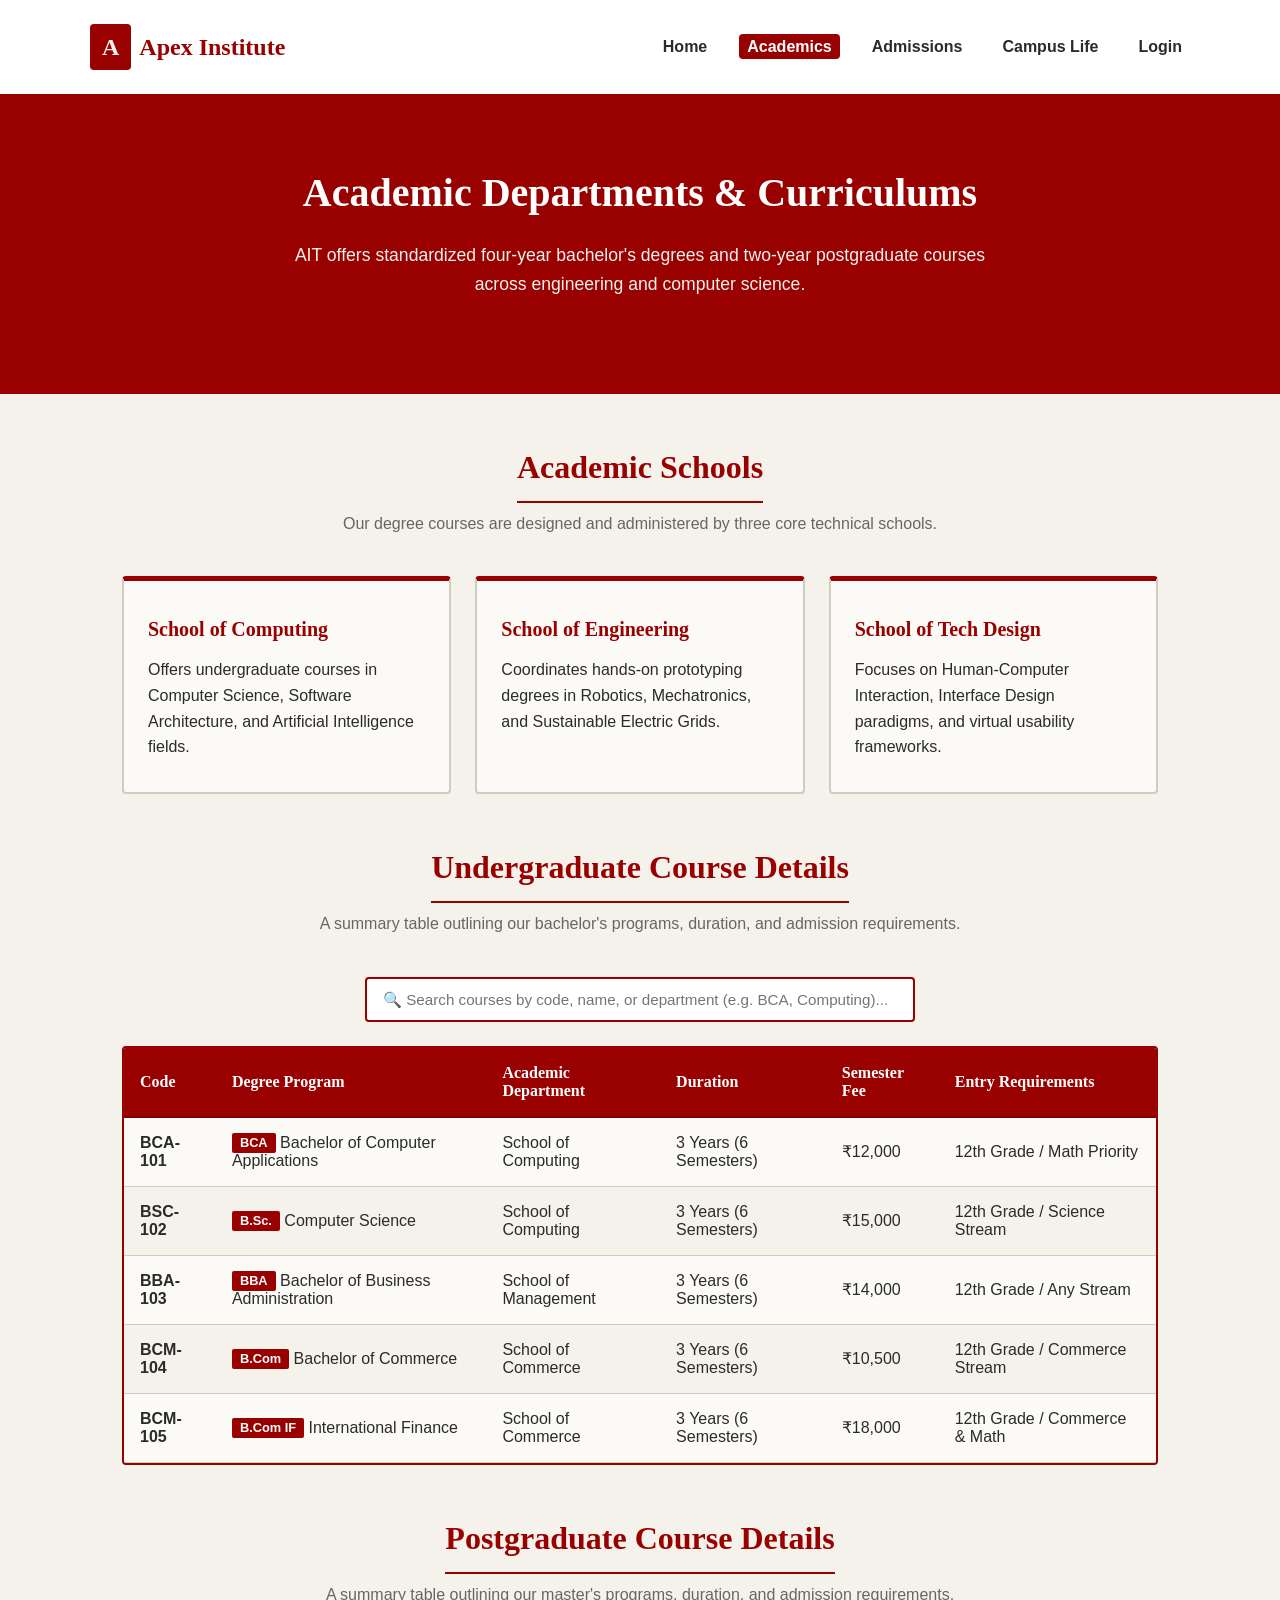
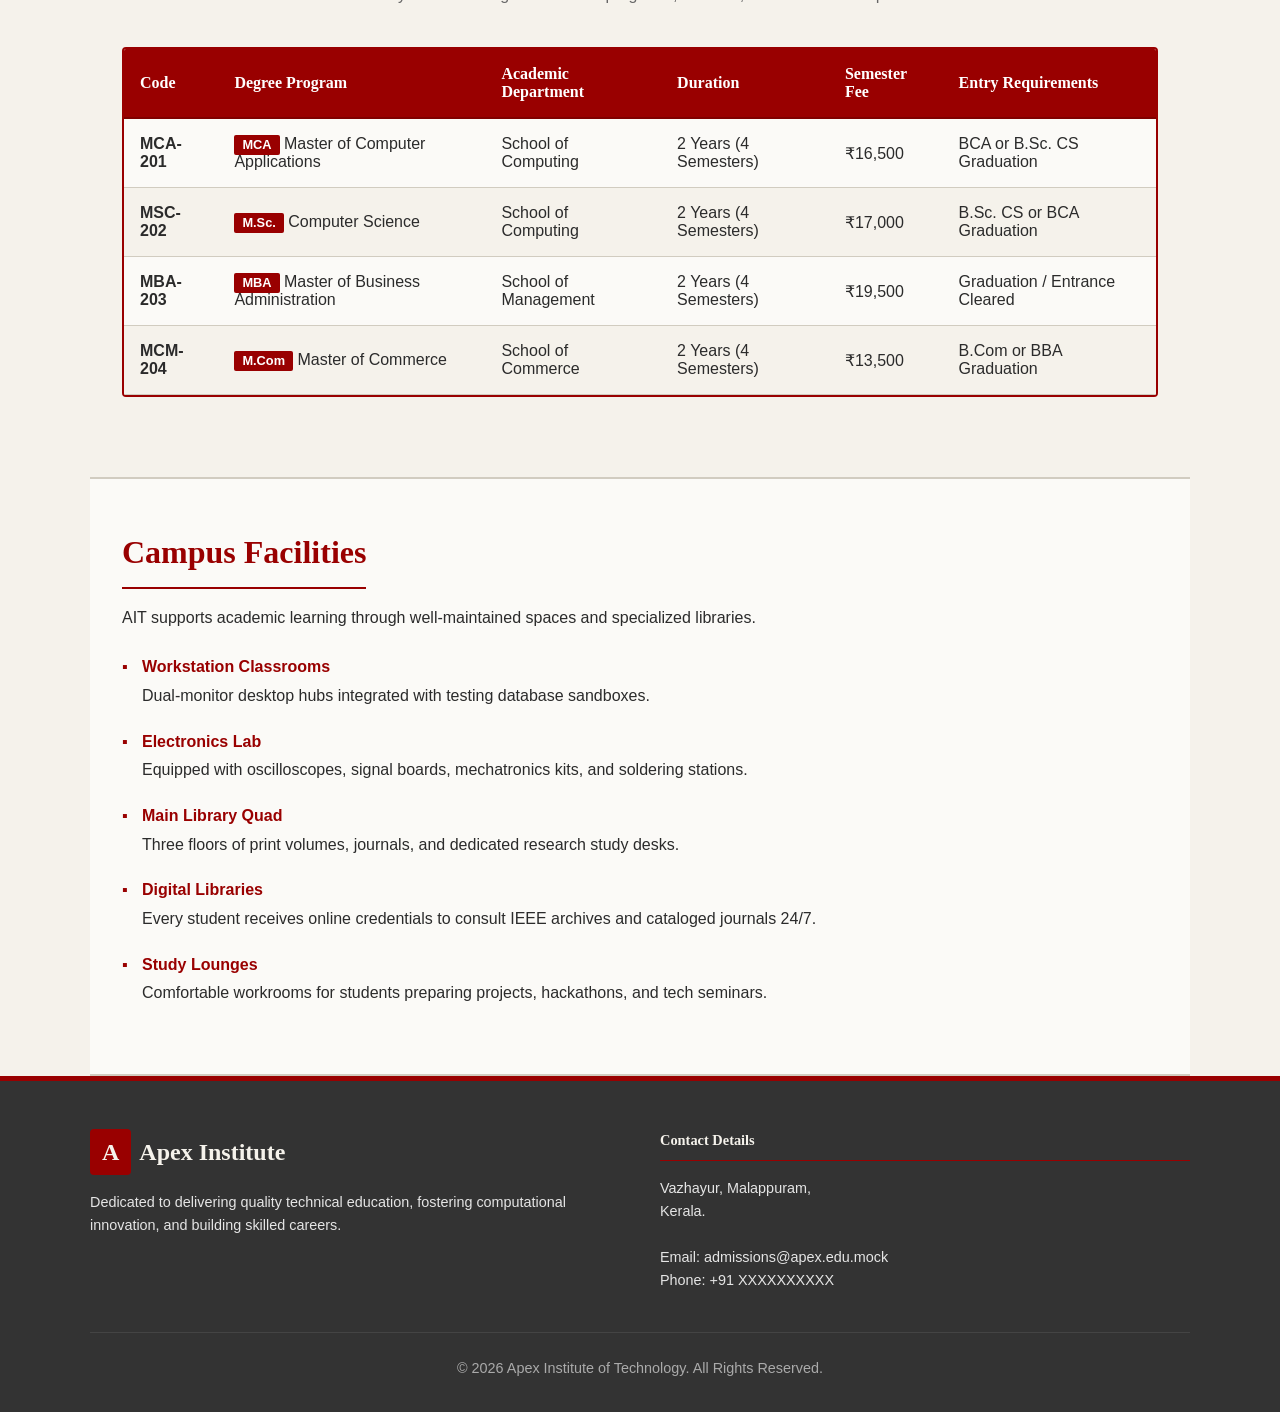
==== academics.html @ f692a54b "initial commit" ====
<html>
<head>
   <title>Academics | Apex Institute of Technology</title>
  <link rel="stylesheet" href="style.css">
</head>
<body>

  <header>
    <div class="nav-container">
      <a href="index.html" class="logo" id="header-logo">
        <div class="logo-icon">A</div>
        <span class="logo-text">Apex Institute</span>
      </a>
      <nav aria-label="Main Navigation">
        <ul class="nav-links">
          <li><a href="index.html" id="nav-home">Home</a></li>
          <li><a href="academics.html" class="active" id="nav-academics">Academics</a></li>
          <li><a href="admissions.html" id="nav-admissions">Admissions</a></li>
          <li><a href="campus.html" id="nav-campus">Campus Life</a></li>
          <li><a href="login.html" id="nav-login">Login</a></li>
        </ul>
      </nav>
    </div>
  </header>

  <section class="hero" aria-label="Academics Header">
    <h1>Academic Departments & Curriculums</h1>
    <p>AIT offers standardized four-year bachelor's degrees and two-year postgraduate courses across engineering and computer science.</p>
  </section>

  <main>
    <section class="section" aria-label="Our Departments">
      <div class="section-header">
        <h2 class="section-title">Academic Schools</h2>
        <p class="section-subtitle">Our degree courses are designed and administered by three core technical schools.</p>
      </div>
      
      <div class="grid-three">
        <div class="card" id="school-computing">
          <h3 class="card-title">School of Computing</h3>
          <p>Offers undergraduate courses in Computer Science, Software Architecture, and Artificial Intelligence fields.</p>
        </div>
        
        <div class="card" id="school-engineering">
          <h3 class="card-title">School of Engineering</h3>
          <p>Coordinates hands-on prototyping degrees in Robotics, Mechatronics, and Sustainable Electric Grids.</p>
        </div>
        
        <div class="card" id="school-design">
          <h3 class="card-title">School of Tech Design</h3>
          <p>Focuses on Human-Computer Interaction, Interface Design paradigms, and virtual usability frameworks.</p>
        </div>
      </div>
    </section>

    <section class="section" style="padding-top: 0;" aria-label="Program List">
      <div class="section-header">
        <h2 class="section-title">Undergraduate Course Details</h2>
        <p class="section-subtitle">A summary table outlining our bachelor's programs, duration, and admission requirements.</p>
      </div>
      
      <div style="margin-bottom: 1.5rem; text-align: center;">
        <input type="text" id="course-search" placeholder="🔍 Search courses by code, name, or department (e.g. BCA, Computing)..." style="width: 100%; max-width: 550px; padding: 0.75rem 1rem; border: 2px solid #990000; border-radius: 4px; font-size: 0.95rem;">
      </div>

      <div class="table-container">
        <table id="ug-programs-table">
          <thead>
            <tr>
              <th scope="col">Code</th>
              <th scope="col">Degree Program</th>
              <th scope="col">Academic Department</th>
              <th scope="col">Duration</th>
              <th scope="col">Semester Fee</th>
              <th scope="col">Entry Requirements</th>
            </tr>
          </thead>
          <tbody>
            <tr>
              <td><strong>BCA-101</strong></td>
              <td><span class="badge-program">BCA</span> Bachelor of Computer Applications</td>
              <td>School of Computing</td>
              <td>3 Years (6 Semesters)</td>
              <td>₹12,000</td>
              <td>12th Grade / Math Priority</td>
            </tr>
            <tr>
              <td><strong>BSC-102</strong></td>
              <td><span class="badge-program">B.Sc.</span> Computer Science</td>
              <td>School of Computing</td>
              <td>3 Years (6 Semesters)</td>
              <td>₹15,000</td>
              <td>12th Grade / Science Stream</td>
            </tr>
            <tr>
              <td><strong>BBA-103</strong></td>
              <td><span class="badge-program">BBA</span> Bachelor of Business Administration</td>
              <td>School of Management</td>
              <td>3 Years (6 Semesters)</td>
              <td>₹14,000</td>
              <td>12th Grade / Any Stream</td>
            </tr>
            <tr>
              <td><strong>BCM-104</strong></td>
              <td><span class="badge-program">B.Com</span> Bachelor of Commerce</td>
              <td>School of Commerce</td>
              <td>3 Years (6 Semesters)</td>
              <td>₹10,500</td>
              <td>12th Grade / Commerce Stream</td>
            </tr>
            <tr>
              <td><strong>BCM-105</strong></td>
              <td><span class="badge-program">B.Com IF</span> International Finance</td>
              <td>School of Commerce</td>
              <td>3 Years (6 Semesters)</td>
              <td>₹18,000</td>
              <td>12th Grade / Commerce & Math</td>
            </tr>
          </tbody>
        </table>
      </div>

      <div class="section-header" style="margin-top: 3rem; margin-bottom: 2.5rem;">
        <h2 class="section-title">Postgraduate Course Details</h2>
        <p class="section-subtitle">A summary table outlining our master's programs, duration, and admission requirements.</p>
      </div>

      <div class="table-container">
        <table id="pg-programs-table">
          <thead>
            <tr>
              <th scope="col">Code</th>
              <th scope="col">Degree Program</th>
              <th scope="col">Academic Department</th>
              <th scope="col">Duration</th>
              <th scope="col">Semester Fee</th>
              <th scope="col">Entry Requirements</th>
            </tr>
          </thead>
          <tbody>
            <tr>
              <td><strong>MCA-201</strong></td>
              <td><span class="badge-program">MCA</span> Master of Computer Applications</td>
              <td>School of Computing</td>
              <td>2 Years (4 Semesters)</td>
              <td>₹16,500</td>
              <td>BCA or B.Sc. CS Graduation</td>
            </tr>
            <tr>
              <td><strong>MSC-202</strong></td>
              <td><span class="badge-program">M.Sc.</span> Computer Science</td>
              <td>School of Computing</td>
              <td>2 Years (4 Semesters)</td>
              <td>₹17,000</td>
              <td>B.Sc. CS or BCA Graduation</td>
            </tr>
            <tr>
              <td><strong>MBA-203</strong></td>
              <td><span class="badge-program">MBA</span> Master of Business Administration</td>
              <td>School of Management</td>
              <td>2 Years (4 Semesters)</td>
              <td>₹19,500</td>
              <td>Graduation / Entrance Cleared</td>
            </tr>
            <tr>
              <td><strong>MCM-204</strong></td>
              <td><span class="badge-program">M.Com</span> Master of Commerce</td>
              <td>School of Commerce</td>
              <td>2 Years (4 Semesters)</td>
              <td>₹13,500</td>
              <td>B.Com or BBA Graduation</td>
            </tr>
          </tbody>
        </table>
      </div>
    </section>

    <section class="section canvas-section" aria-label="Academic Facilities">
      <h2 class="section-title" style="text-align: left; margin-bottom: 1rem;">Campus Facilities</h2>
      <p style="margin-bottom: 1.5rem;">AIT supports academic learning through well-maintained spaces and specialized libraries.</p>
      <ul class="styled-list">
        <li>
          <strong>Workstation Classrooms</strong>
          Dual-monitor desktop hubs integrated with testing database sandboxes.
        </li>
        <li>
          <strong>Electronics Lab</strong>
          Equipped with oscilloscopes, signal boards, mechatronics kits, and soldering stations.
        </li>
        <li>
          <strong>Main Library Quad</strong>
          Three floors of print volumes, journals, and dedicated research study desks.
        </li>
        <li>
          <strong>Digital Libraries</strong>
          Every student receives online credentials to consult IEEE archives and cataloged journals 24/7.
        </li>
        <li>
          <strong>Study Lounges</strong>
          Comfortable workrooms for students preparing projects, hackathons, and tech seminars.
        </li>
      </ul>
    </section>
  </main>

  <footer>
    <div class="footer-container">
      <div class="footer-grid">
        <div class="footer-col">
          <div class="footer-logo">
            <div class="logo-icon">A</div>
            <span class="logo-text">Apex Institute</span>
          </div>
          <p>Dedicated to delivering quality technical education, fostering computational innovation, and building skilled careers.</p>
        </div>

        <div class="footer-col">
          <h4>Contact Details</h4>
          <p>
            Vazhayur, Malappuram,<br>
            Kerala.<br><br>
            Email: admissions@apex.edu.mock<br>
            Phone: +91 XXXXXXXXXX
          </p>
        </div>
      </div>
      <div class="footer-bottom">
        <p>&copy; 2026 Apex Institute of Technology. All Rights Reserved.</p>
      </div>
    </div>
  </footer>

  <script src="jquery-3.7.1.min.js"></script>
  <script src="main.js"></script>
</body>
</html>
---- style.css ----
* {
  box-sizing: border-box;
  margin: 0;
  padding: 0;
}

body {
  font-family: Arial, sans-serif;
  color: #2b2b2b;
  background-color: #f5f2eb;
  line-height: 1.6;
}

h1,
h2,
h3,
h4 {
  font-family: Georgia, serif;
  color: #990000;
  margin-bottom: 0.5rem;
}

a {
  text-decoration: none;
  color: inherit;
}

header {
  background-color: #ffffff;
  border-bottom: 3px solid #990000;
  padding: 1.5rem 2rem;
}

.nav-container {
  max-width: 1100px;
  margin: 0 auto;
  display: flex;
  justify-content: space-between;
  align-items: center;
}

.logo {
  display: flex;
  align-items: center;
  gap: 0.5rem;
}

.logo-icon {
  background-color: #990000;
  color: #f5f2eb;
  font-family: Georgia, serif;
  font-weight: bold;
  padding: 0.25rem 0.75rem;
  font-size: 1.5rem;
  border-radius: 4px;
}

.logo-text {
  font-family: Georgia, serif;
  font-size: 1.5rem;
  font-weight: bold;
  color: #990000;
}

.nav-links {
  display: flex;
  list-style: none;
  gap: 1.5rem;
}

.nav-links a {
  font-weight: bold;
  color: #2b2b2b;
  padding: 0.25rem 0.5rem;
}

.nav-links a:hover,
.nav-links a.active {
  color: #ffffff;
  background-color: #990000;
  border-radius: 4px;
}

.hero {
  background-color: #990000;
  color: #f5f2eb;
  padding: 4rem 2rem;
  text-align: center;
}

.hero h1 {
  color: #ffffff;
  font-size: 2.5rem;
  margin-bottom: 1rem;
}

.hero p {
  font-size: 1.1rem;
  max-width: 700px;
  margin: 0 auto 2rem auto;
}

.hero-btns {
  display: flex;
  justify-content: center;
  gap: 1rem;
}

.btn {
  display: inline-block;
  padding: 0.75rem 1.5rem;
  font-weight: bold;
  border-radius: 4px;
  cursor: pointer;
  border: none;
  font-size: 1rem;
}

.btn-primary {
  background-color: #f5f2eb;
  color: #990000;
  border: 1px solid #ffffff;
}

.btn-primary:hover {
  background-color: #e5e2db;
}

.btn-outline {
  background-color: transparent;
  color: #ffffff;
  border: 2px solid #ffffff;
}

.btn-outline:hover {
  background-color: rgba(255, 255, 255, 0.1);
}

.section {
  max-width: 1100px;
  margin: 0 auto;
  padding: 3rem 2rem;
}

.section-header {
  text-align: center;
  margin-bottom: 2.5rem;
}

.section-title {
  font-size: 2rem;
  border-bottom: 2px solid #990000;
  display: inline-block;
  padding-bottom: 0.5rem;
  margin-bottom: 0.5rem;
}

.section-subtitle {
  color: #666666;
  font-size: 1rem;
}

.grid-three {
  display: flex;
  gap: 1.5rem;
  flex-wrap: wrap;
}

.card {
  background-color: #fbfaf7;
  border: 2px solid #d1ccc0;
  border-top: 5px solid #990000;
  border-radius: 4px;
  padding: 2rem 1.5rem;
  flex: 1;
  min-width: 280px;
}

.card-title {
  font-size: 1.25rem;
  margin-bottom: 0.75rem;
}

.canvas-section {
  background-color: #fbfaf7;
  border-top: 2px solid #d1ccc0;
  border-bottom: 2px solid #d1ccc0;
}

.canvas-container {
  display: flex;
  align-items: center;
  justify-content: space-between;
  gap: 3rem;
}

.canvas-info {
  flex: 1.2;
}

.canvas-visual {
  flex: 0.8;
  display: flex;
  justify-content: center;
}

#academic-shield {
  background-color: #fbfaf7;
  border: 5px double #990000;
  border-radius: 8px;
}

ul.styled-list {
  list-style: none;
}

ul.styled-list li {
  margin-bottom: 1.25rem;
  padding-left: 1.25rem;
  position: relative;
}

ul.styled-list li::before {
  content: '▪';
  color: #990000;
  position: absolute;
  left: 0;
}

ul.styled-list li strong {
  display: block;
  color: #990000;
  margin-bottom: 0.2rem;
}

.table-container {
  background-color: #fbfaf7;
  border: 2px solid #990000;
  border-radius: 4px;
  overflow-x: auto;
  margin-bottom: 2rem;
}

table {
  width: 100%;
  border-collapse: collapse;
}

th {
  background-color: #990000;
  color: #ffffff;
  font-family: Georgia, serif;
  font-weight: bold;
  padding: 1rem;
  text-align: left;
  border-bottom: 2px solid #7f0000;
}

td {
  padding: 1rem;
  border-bottom: 1px solid #d1ccc0;
}

tbody tr:nth-child(even) {
  background-color: #f5f2eb;
}

.badge-program {
  background-color: #990000;
  color: #ffffff;
  padding: 0.15rem 0.5rem;
  font-size: 0.8rem;
  font-weight: bold;
  border-radius: 2px;
}

.form-card {
  background-color: #fbfaf7;
  border: 2px solid #990000;
  border-radius: 4px;
  padding: 2.5rem;
  max-width: 750px;
  margin: 0 auto;
}

.form-group {
  margin-bottom: 1.5rem;
}

.form-row {
  display: flex;
  gap: 1.5rem;
}

.form-row .form-group {
  flex: 1;
}

label {
  display: block;
  font-weight: bold;
  margin-bottom: 0.5rem;
  color: #990000;
}

input[type="text"],
input[type="email"],
input[type="tel"],
input[type="date"],
input[type="password"],
select,
textarea {
  width: 100%;
  padding: 0.75rem;
  border: 1px solid #d1ccc0;
  border-radius: 4px;
  font-size: 0.95rem;
  background-color: #ffffff;
  color: #2b2b2b;
  outline: none;
}

input:focus,
select:focus,
textarea:focus {
  border: 2px solid #990000;
}

.radio-group,
.checkbox-group {
  margin-top: 0.5rem;
}

.option-label {
  display: block;
  margin-bottom: 0.5rem;
  font-weight: normal;
  cursor: pointer;
}

input[type="radio"],
input[type="checkbox"] {
  margin-right: 0.5rem;
  accent-color: #990000;
}

textarea {
  resize: vertical;
  min-height: 100px;
}

.form-disclaimer {
  font-size: 0.85rem;
  color: #666666;
  margin-bottom: 1.5rem;
}

.gallery-grid {
  display: flex;
  gap: 1.5rem;
  flex-wrap: wrap;
}

.gallery-item {
  background-color: #fbfaf7;
  border: 2px solid #d1ccc0;
  border-radius: 4px;
  width: calc(50% - 0.75rem);
  min-width: 290px;
  overflow: hidden;
}

.gallery-item img {
  width: 100%;
  height: 220px;
  object-fit: cover;
  display: block;
  border-bottom: 2px solid #d1ccc0;
}

.gallery-caption {
  padding: 1rem;
}

.gallery-caption h4 {
  color: #990000;
  font-size: 1.1rem;
  margin-bottom: 0.25rem;
}

.gallery-caption p {
  font-size: 0.9rem;
  color: #555555;
}

footer {
  background-color: #333333;
  color: #e5e5e5;
  padding: 3rem 2rem 2rem 2rem;
  border-top: 5px solid #990000;
  font-size: 0.9rem;
}

.footer-container {
  max-width: 1100px;
  margin: 0 auto;
}

.footer-grid {
  display: flex;
  flex-wrap: wrap;
  gap: 2.5rem;
  margin-bottom: 2.5rem;
}

.footer-col {
  flex: 1;
  min-width: 200px;
}

.footer-col h4 {
  color: #f5f2eb;
  border-bottom: 1px solid #990000;
  padding-bottom: 0.5rem;
  margin-bottom: 1rem;
}

.footer-logo {
  display: flex;
  align-items: center;
  gap: 0.5rem;
  margin-bottom: 1rem;
}

.footer-logo .logo-text {
  color: #f5f2eb;
}

.footer-bottom {
  text-align: center;
  border-top: 1px solid #444444;
  padding-top: 1.5rem;
  color: #aaaaaa;
}

@media (max-width: 768px) {
  .nav-container {
    flex-direction: column;
    gap: 1rem;
    text-align: center;
  }

  .nav-links {
    justify-content: center;
  }

  .canvas-container {
    flex-direction: column;
    gap: 2rem;
  }

  .form-row {
    flex-direction: column;
    gap: 0;
  }

  .gallery-item {
    width: 100%;
  }
}

/* Simple Interactivity Styles */
.highlight-row {
  background-color: #ffd2d2 !important;
}
table tbody tr,
.gallery-item {
  cursor: pointer;
}
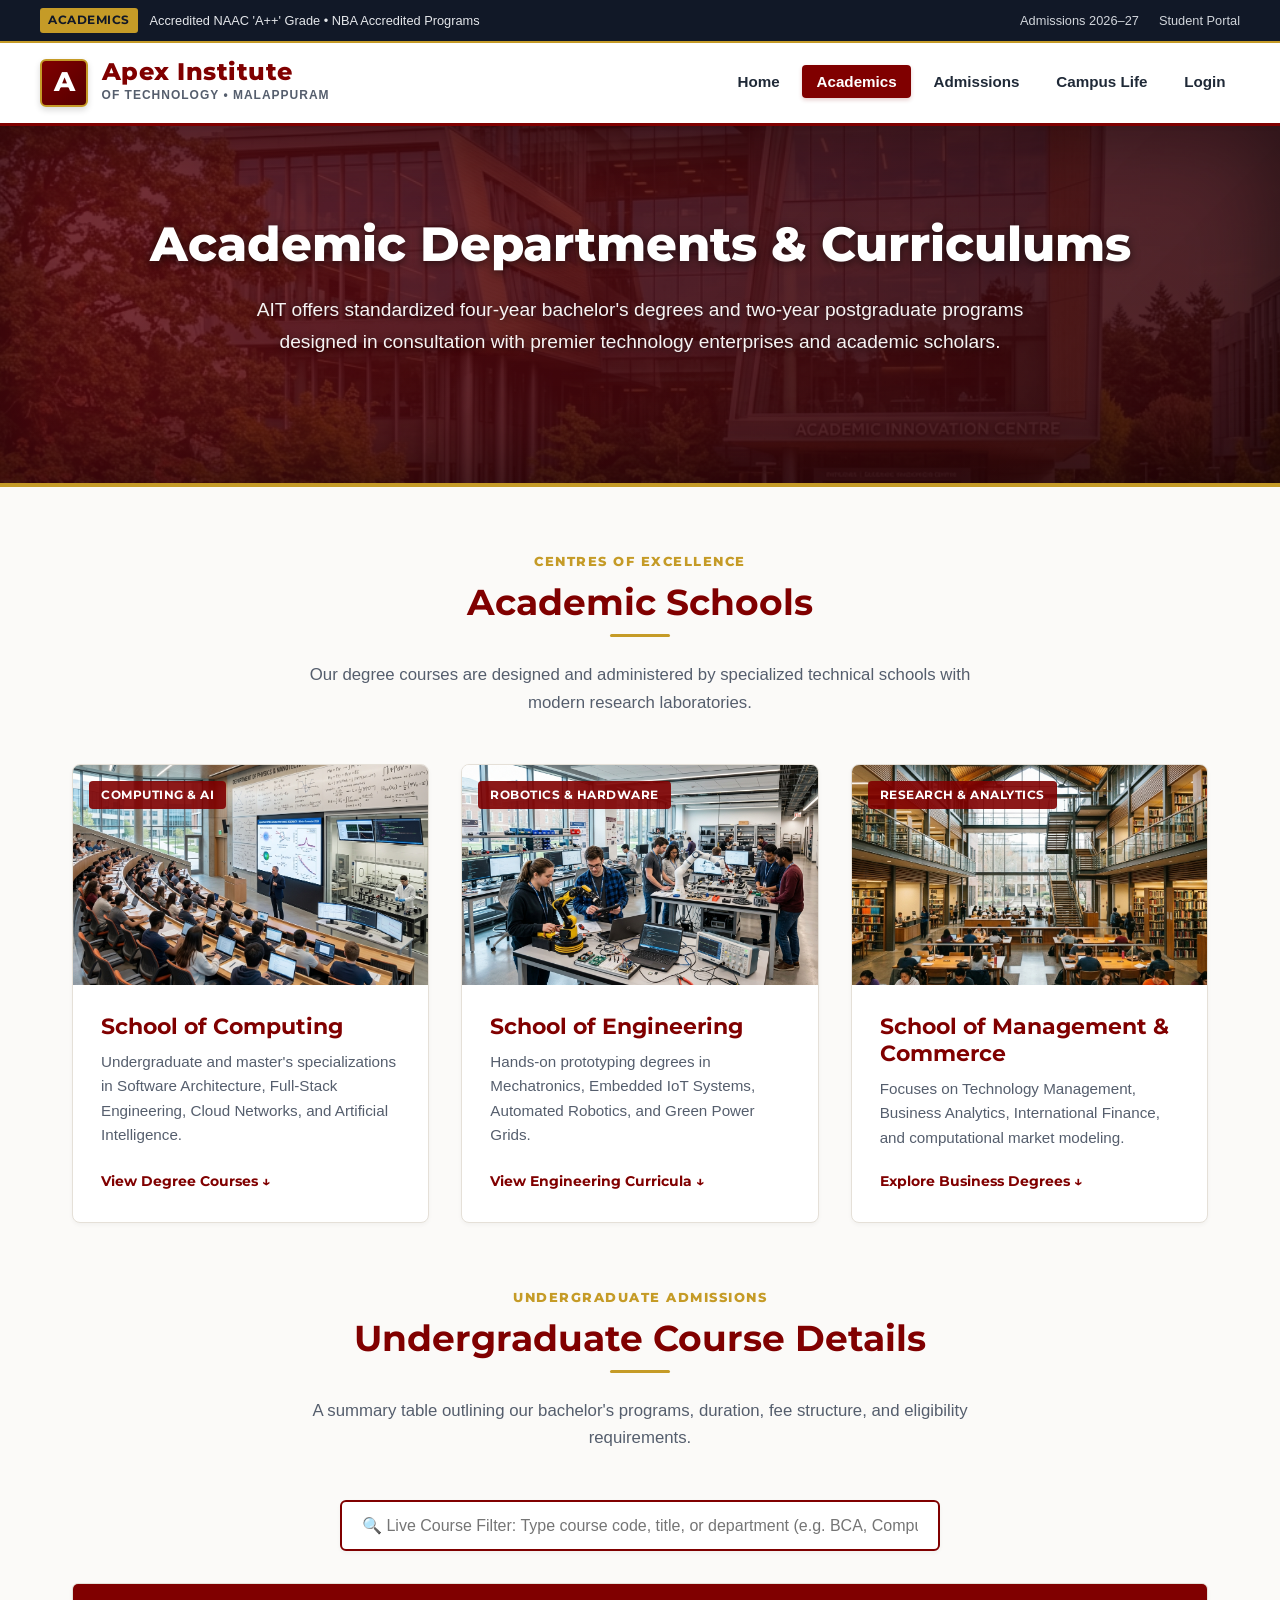
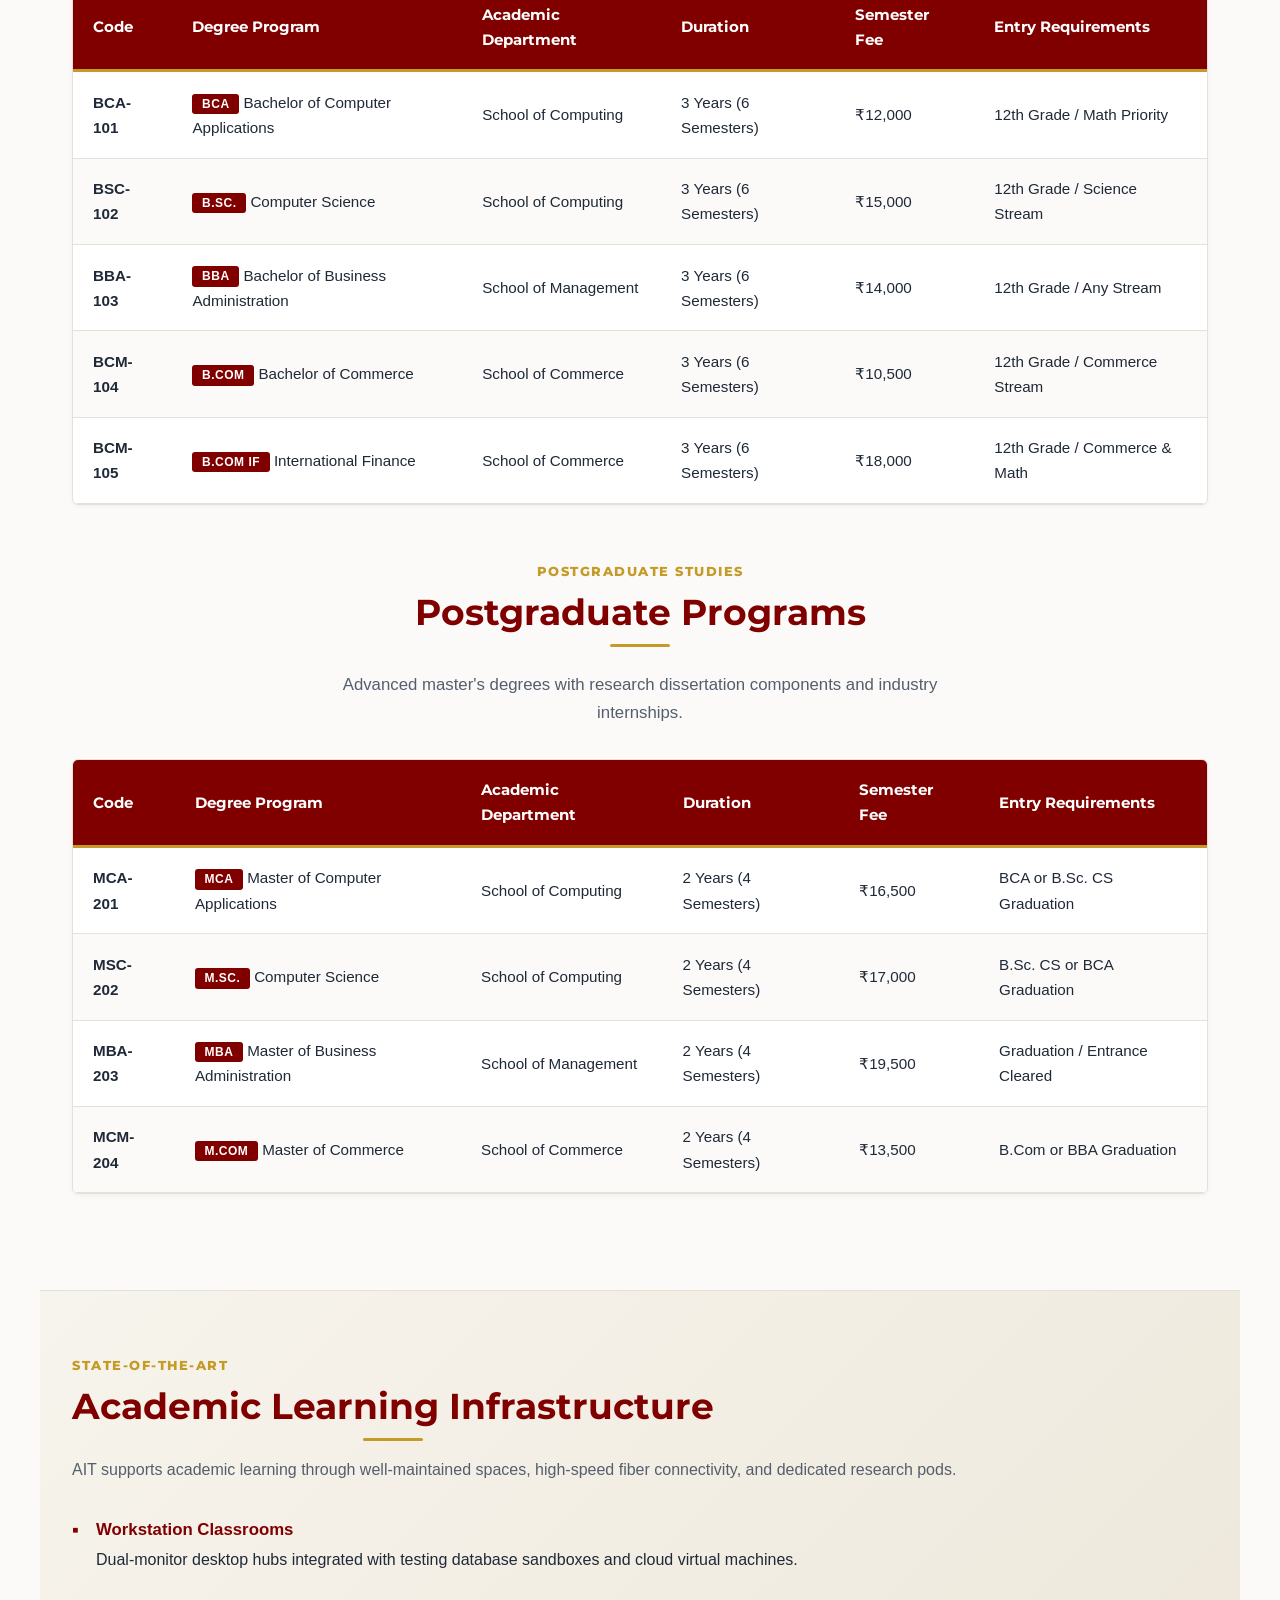
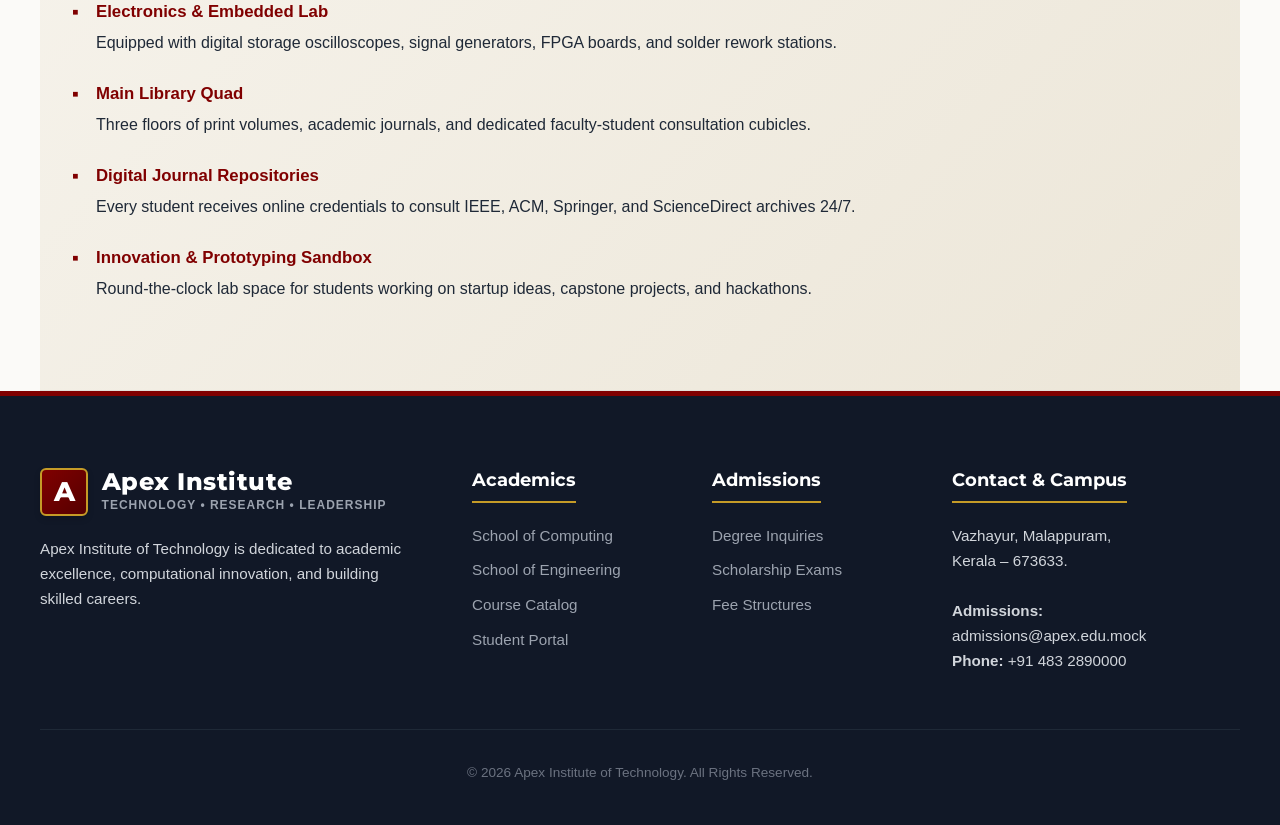
==== commit fc7af5e2: "second commit" ====
--- a/academics.html
+++ b/academics.html
@@ -1,15 +1,35 @@
-<html>
+<!DOCTYPE html>
+<html lang="en">
 <head>
-   <title>Academics | Apex Institute of Technology</title>
+  <meta charset="UTF-8">
+  <meta name="viewport" content="width=device-width, initial-scale=1.0">
+  <title>Academics &amp; Degree Programs | Apex Institute of Technology</title>
   <link rel="stylesheet" href="style.css">
 </head>
 <body>
+
+  <!-- Top Notice Ribbon -->
+  <div class="top-notice-bar">
+    <div class="top-notice-content">
+      <div class="top-notice-badges">
+        <span class="accred-badge">Academics</span>
+        <span>Accredited NAAC 'A++' Grade &bull; NBA Accredited Programs</span>
+      </div>
+      <div class="top-quick-links">
+        <a href="admissions.html">Admissions 2026–27</a>
+        <a href="login.html">Student Portal</a>
+      </div>
+    </div>
+  </div>
 
   <header>
     <div class="nav-container">
       <a href="index.html" class="logo" id="header-logo">
         <div class="logo-icon">A</div>
-        <span class="logo-text">Apex Institute</span>
+        <div class="logo-text-group">
+          <span class="logo-text">Apex Institute</span>
+          <span class="logo-tagline">Of Technology &bull; Malappuram</span>
+        </div>
       </a>
       <nav aria-label="Main Navigation">
         <ul class="nav-links">
@@ -24,43 +44,68 @@
   </header>
 
   <section class="hero" aria-label="Academics Header">
-    <h1>Academic Departments & Curriculums</h1>
-    <p>AIT offers standardized four-year bachelor's degrees and two-year postgraduate courses across engineering and computer science.</p>
+    <h1>Academic Departments &amp; Curriculums</h1>
+    <p>AIT offers standardized four-year bachelor's degrees and two-year postgraduate programs designed in consultation with premier technology enterprises and academic scholars.</p>
   </section>
 
   <main>
+    <!-- Section 1: Academic Schools with Photography -->
     <section class="section" aria-label="Our Departments">
       <div class="section-header">
+        <span class="section-tag">Centres of Excellence</span>
         <h2 class="section-title">Academic Schools</h2>
-        <p class="section-subtitle">Our degree courses are designed and administered by three core technical schools.</p>
+        <p class="section-subtitle">Our degree courses are designed and administered by specialized technical schools with modern research laboratories.</p>
       </div>
       
       <div class="grid-three">
-        <div class="card" id="school-computing">
-          <h3 class="card-title">School of Computing</h3>
-          <p>Offers undergraduate courses in Computer Science, Software Architecture, and Artificial Intelligence fields.</p>
+        <div class="photo-card" id="school-computing">
+          <div class="photo-card-img-wrapper">
+            <img src="photos/classroom.png" alt="School of Computing at Apex Institute">
+            <span class="photo-card-badge">Computing &amp; AI</span>
+          </div>
+          <div class="photo-card-body">
+            <h3>School of Computing</h3>
+            <p>Undergraduate and master's specializations in Software Architecture, Full-Stack Engineering, Cloud Networks, and Artificial Intelligence.</p>
+            <a href="#ug-programs-table" class="photo-card-link">View Degree Courses &darr;</a>
+          </div>
         </div>
         
-        <div class="card" id="school-engineering">
-          <h3 class="card-title">School of Engineering</h3>
-          <p>Coordinates hands-on prototyping degrees in Robotics, Mechatronics, and Sustainable Electric Grids.</p>
+        <div class="photo-card" id="school-engineering">
+          <div class="photo-card-img-wrapper">
+            <img src="photos/robotics_lab.jpg" alt="School of Engineering and Robotics Hub">
+            <span class="photo-card-badge">Robotics &amp; Hardware</span>
+          </div>
+          <div class="photo-card-body">
+            <h3>School of Engineering</h3>
+            <p>Hands-on prototyping degrees in Mechatronics, Embedded IoT Systems, Automated Robotics, and Green Power Grids.</p>
+            <a href="#ug-programs-table" class="photo-card-link">View Engineering Curricula &darr;</a>
+          </div>
         </div>
         
-        <div class="card" id="school-design">
-          <h3 class="card-title">School of Tech Design</h3>
-          <p>Focuses on Human-Computer Interaction, Interface Design paradigms, and virtual usability frameworks.</p>
+        <div class="photo-card" id="school-design">
+          <div class="photo-card-img-wrapper">
+            <img src="photos/library.png" alt="School of Research and Digital Library">
+            <span class="photo-card-badge">Research &amp; Analytics</span>
+          </div>
+          <div class="photo-card-body">
+            <h3>School of Management &amp; Commerce</h3>
+            <p>Focuses on Technology Management, Business Analytics, International Finance, and computational market modeling.</p>
+            <a href="#ug-programs-table" class="photo-card-link">Explore Business Degrees &darr;</a>
+          </div>
         </div>
       </div>
     </section>
 
+    <!-- Section 2: Undergraduate Table with Search Filter -->
     <section class="section" style="padding-top: 0;" aria-label="Program List">
       <div class="section-header">
+        <span class="section-tag">Undergraduate Admissions</span>
         <h2 class="section-title">Undergraduate Course Details</h2>
-        <p class="section-subtitle">A summary table outlining our bachelor's programs, duration, and admission requirements.</p>
+        <p class="section-subtitle">A summary table outlining our bachelor's programs, duration, fee structure, and eligibility requirements.</p>
       </div>
       
-      <div style="margin-bottom: 1.5rem; text-align: center;">
-        <input type="text" id="course-search" placeholder="🔍 Search courses by code, name, or department (e.g. BCA, Computing)..." style="width: 100%; max-width: 550px; padding: 0.75rem 1rem; border: 2px solid #990000; border-radius: 4px; font-size: 0.95rem;">
+      <div style="margin-bottom: 2rem; text-align: center;">
+        <input type="text" id="course-search" placeholder="🔍 Live Course Filter: Type course code, title, or department (e.g. BCA, Computing)..." style="width: 100%; max-width: 600px; padding: 0.9rem 1.25rem; border: 2px solid var(--primary-color); border-radius: 6px; font-size: 1rem; box-shadow: var(--shadow-sm);">
       </div>
 
       <div class="table-container">
@@ -114,15 +159,17 @@
               <td>School of Commerce</td>
               <td>3 Years (6 Semesters)</td>
               <td>₹18,000</td>
-              <td>12th Grade / Commerce & Math</td>
+              <td>12th Grade / Commerce &amp; Math</td>
             </tr>
           </tbody>
         </table>
       </div>
 
-      <div class="section-header" style="margin-top: 3rem; margin-bottom: 2.5rem;">
-        <h2 class="section-title">Postgraduate Course Details</h2>
-        <p class="section-subtitle">A summary table outlining our master's programs, duration, and admission requirements.</p>
+      <!-- Section 3: Postgraduate Programs -->
+      <div class="section-header" style="margin-top: 3.5rem; margin-bottom: 2rem;">
+        <span class="section-tag">Postgraduate Studies</span>
+        <h2 class="section-title">Postgraduate Programs</h2>
+        <p class="section-subtitle">Advanced master's degrees with research dissertation components and industry internships.</p>
       </div>
 
       <div class="table-container">
@@ -175,29 +222,31 @@
       </div>
     </section>
 
+    <!-- Section 4: Academic Infrastructure -->
     <section class="section canvas-section" aria-label="Academic Facilities">
-      <h2 class="section-title" style="text-align: left; margin-bottom: 1rem;">Campus Facilities</h2>
-      <p style="margin-bottom: 1.5rem;">AIT supports academic learning through well-maintained spaces and specialized libraries.</p>
+      <span class="section-tag">State-of-the-Art</span>
+      <h2 class="section-title" style="text-align: left; margin-bottom: 1rem;">Academic Learning Infrastructure</h2>
+      <p style="margin-bottom: 2rem; color: var(--text-muted);">AIT supports academic learning through well-maintained spaces, high-speed fiber connectivity, and dedicated research pods.</p>
       <ul class="styled-list">
         <li>
           <strong>Workstation Classrooms</strong>
-          Dual-monitor desktop hubs integrated with testing database sandboxes.
-        </li>
-        <li>
-          <strong>Electronics Lab</strong>
-          Equipped with oscilloscopes, signal boards, mechatronics kits, and soldering stations.
+          Dual-monitor desktop hubs integrated with testing database sandboxes and cloud virtual machines.
+        </li>
+        <li>
+          <strong>Electronics &amp; Embedded Lab</strong>
+          Equipped with digital storage oscilloscopes, signal generators, FPGA boards, and solder rework stations.
         </li>
         <li>
           <strong>Main Library Quad</strong>
-          Three floors of print volumes, journals, and dedicated research study desks.
-        </li>
-        <li>
-          <strong>Digital Libraries</strong>
-          Every student receives online credentials to consult IEEE archives and cataloged journals 24/7.
-        </li>
-        <li>
-          <strong>Study Lounges</strong>
-          Comfortable workrooms for students preparing projects, hackathons, and tech seminars.
+          Three floors of print volumes, academic journals, and dedicated faculty-student consultation cubicles.
+        </li>
+        <li>
+          <strong>Digital Journal Repositories</strong>
+          Every student receives online credentials to consult IEEE, ACM, Springer, and ScienceDirect archives 24/7.
+        </li>
+        <li>
+          <strong>Innovation &amp; Prototyping Sandbox</strong>
+          Round-the-clock lab space for students working on startup ideas, capstone projects, and hackathons.
         </li>
       </ul>
     </section>
@@ -209,18 +258,40 @@
         <div class="footer-col">
           <div class="footer-logo">
             <div class="logo-icon">A</div>
-            <span class="logo-text">Apex Institute</span>
-          </div>
-          <p>Dedicated to delivering quality technical education, fostering computational innovation, and building skilled careers.</p>
+            <div class="logo-text-group">
+              <span class="logo-text">Apex Institute</span>
+              <span class="logo-tagline" style="color: #9ca3af;">Technology &bull; Research &bull; Leadership</span>
+            </div>
+          </div>
+          <p>Apex Institute of Technology is dedicated to academic excellence, computational innovation, and building skilled careers.</p>
         </div>
 
         <div class="footer-col">
-          <h4>Contact Details</h4>
+          <h4>Academics</h4>
+          <ul class="footer-links">
+            <li><a href="academics.html">School of Computing</a></li>
+            <li><a href="academics.html">School of Engineering</a></li>
+            <li><a href="academics.html">Course Catalog</a></li>
+            <li><a href="login.html">Student Portal</a></li>
+          </ul>
+        </div>
+
+        <div class="footer-col">
+          <h4>Admissions</h4>
+          <ul class="footer-links">
+            <li><a href="admissions.html">Degree Inquiries</a></li>
+            <li><a href="admissions.html">Scholarship Exams</a></li>
+            <li><a href="admissions.html">Fee Structures</a></li>
+          </ul>
+        </div>
+
+        <div class="footer-col">
+          <h4>Contact &amp; Campus</h4>
           <p>
             Vazhayur, Malappuram,<br>
-            Kerala.<br><br>
-            Email: admissions@apex.edu.mock<br>
-            Phone: +91 XXXXXXXXXX
+            Kerala &ndash; 673633.<br><br>
+            <strong>Admissions:</strong> admissions@apex.edu.mock<br>
+            <strong>Phone:</strong> +91 483 2890000
           </p>
         </div>
       </div>
--- a/style.css
+++ b/style.css
@@ -1,3 +1,38 @@
+/* ==========================================================================
+   Apex Institute of Technology - Collegiate Design System (style.css)
+   Theme: Classic Ivy & Modern Technical University
+   Colors: Imperial Crimson (#800000, #990000), Warm Ivory (#fbfaf8),
+           Campus Gold (#c59b27), Deep Charcoal (#1f2937, #111827)
+   ========================================================================== */
+
+@import url('https://fonts.googleapis.com/css2?family=Montserrat:ital,wght@0,300;0,400;0,500;0,600;0,700;0,800;0,900;1,400;1,600;1,700&display=swap');
+@import url('https://fonts.cdnfonts.com/css/google-sans');
+
+:root {
+  --primary-color: #800000;
+  --primary-hover: #660000;
+  --primary-light: #990000;
+  --primary-subtle: #fdf3f3;
+  --accent-gold: #c59b27;
+  --accent-gold-hover: #b0881d;
+  --accent-gold-light: #fef9e8;
+  --text-main: #1f2937;
+  --text-muted: #555e6d;
+  --text-light: #f5f2eb;
+  --bg-page: #fbfaf8;
+  --bg-card: #ffffff;
+  --border-light: #e5e0d8;
+  --border-accent: #990000;
+  --font-heading: 'Montserrat', -apple-system, BlinkMacSystemFont, 'Segoe UI', Roboto, sans-serif;
+  --font-body: 'Google Sans', 'Product Sans', -apple-system, BlinkMacSystemFont, 'Segoe UI', Roboto, sans-serif;
+  --font-serif: var(--font-heading);
+  --font-sans: var(--font-body);
+  --shadow-sm: 0 2px 4px rgba(0, 0, 0, 0.04);
+  --shadow-md: 0 6px 16px rgba(0, 0, 0, 0.07);
+  --shadow-lg: 0 12px 28px rgba(0, 0, 0, 0.1);
+  --transition: all 0.3s cubic-bezier(0.16, 1, 0.3, 1);
+}
+
 * {
   box-sizing: border-box;
   margin: 0;
@@ -5,34 +40,100 @@
 }
 
 body {
-  font-family: Arial, sans-serif;
-  color: #2b2b2b;
-  background-color: #f5f2eb;
-  line-height: 1.6;
+  font-family: var(--font-body);
+  color: var(--text-main);
+  background-color: var(--bg-page);
+  line-height: 1.65;
+  -webkit-font-smoothing: antialiased;
 }
 
 h1,
 h2,
 h3,
-h4 {
-  font-family: Georgia, serif;
-  color: #990000;
-  margin-bottom: 0.5rem;
+h4,
+h5,
+h6 {
+  font-family: var(--font-heading);
+  color: var(--primary-color);
+  font-weight: 700;
+  line-height: 1.25;
+  margin-bottom: 0.75rem;
 }
 
 a {
   text-decoration: none;
   color: inherit;
-}
-
+  transition: var(--transition);
+}
+
+/* ==========================================================================
+   Top Notice / University Accreditation Bar
+   ========================================================================== */
+.top-notice-bar {
+  background-color: #111827;
+  color: #e5e7eb;
+  font-size: 0.8rem;
+  padding: 0.5rem 1rem;
+  border-bottom: 2px solid var(--accent-gold);
+}
+
+.top-notice-content {
+  max-width: 1200px;
+  margin: 0 auto;
+  display: flex;
+  justify-content: space-between;
+  align-items: center;
+  flex-wrap: wrap;
+  gap: 0.5rem;
+}
+
+.top-notice-badges {
+  display: flex;
+  align-items: center;
+  gap: 0.75rem;
+}
+
+.accred-badge {
+  background-color: var(--accent-gold);
+  color: #111827;
+  font-family: var(--font-heading);
+  font-weight: 700;
+  padding: 0.15rem 0.5rem;
+  border-radius: 3px;
+  font-size: 0.75rem;
+  text-transform: uppercase;
+  letter-spacing: 0.5px;
+}
+
+.top-quick-links {
+  display: flex;
+  gap: 1.25rem;
+}
+
+.top-quick-links a {
+  color: #d1d5db;
+  font-size: 0.8rem;
+}
+
+.top-quick-links a:hover {
+  color: var(--accent-gold);
+}
+
+/* ==========================================================================
+   Collegiate Header & Navigation
+   ========================================================================== */
 header {
   background-color: #ffffff;
-  border-bottom: 3px solid #990000;
-  padding: 1.5rem 2rem;
+  border-bottom: 3px solid var(--primary-color);
+  padding: 1rem 2rem;
+  box-shadow: var(--shadow-sm);
+  position: sticky;
+  top: 0;
+  z-index: 1000;
 }
 
 .nav-container {
-  max-width: 1100px;
+  max-width: 1200px;
   margin: 0 auto;
   display: flex;
   justify-content: space-between;
@@ -42,149 +143,435 @@
 .logo {
   display: flex;
   align-items: center;
+  gap: 0.85rem;
+}
+
+.logo-icon {
+  background: linear-gradient(135deg, var(--primary-color) 0%, #550000 100%);
+  color: #ffffff;
+  font-family: var(--font-serif);
+  font-weight: 800;
+  width: 48px;
+  height: 48px;
+  display: flex;
+  align-items: center;
+  justify-content: center;
+  font-size: 1.7rem;
+  border-radius: 6px;
+  border: 2px solid var(--accent-gold);
+  box-shadow: 0 3px 6px rgba(0, 0, 0, 0.15);
+}
+
+.logo-text-group {
+  display: flex;
+  flex-direction: column;
+}
+
+.logo-text {
+  font-family: var(--font-serif);
+  font-size: 1.5rem;
+  font-weight: 800;
+  color: var(--primary-color);
+  letter-spacing: 0.5px;
+  line-height: 1.1;
+}
+
+.logo-tagline {
+  font-size: 0.75rem;
+  color: var(--text-muted);
+  text-transform: uppercase;
+  letter-spacing: 1px;
+  font-weight: 600;
+}
+
+.nav-links {
+  display: flex;
+  list-style: none;
   gap: 0.5rem;
-}
-
-.logo-icon {
-  background-color: #990000;
-  color: #f5f2eb;
-  font-family: Georgia, serif;
-  font-weight: bold;
-  padding: 0.25rem 0.75rem;
-  font-size: 1.5rem;
+  align-items: center;
+}
+
+.nav-links a {
+  font-weight: 600;
+  color: var(--text-main);
+  padding: 0.5rem 0.9rem;
   border-radius: 4px;
-}
-
-.logo-text {
-  font-family: Georgia, serif;
-  font-size: 1.5rem;
-  font-weight: bold;
-  color: #990000;
-}
-
-.nav-links {
-  display: flex;
-  list-style: none;
-  gap: 1.5rem;
-}
-
-.nav-links a {
-  font-weight: bold;
-  color: #2b2b2b;
-  padding: 0.25rem 0.5rem;
+  font-size: 0.95rem;
+  transition: var(--transition);
 }
 
 .nav-links a:hover,
 .nav-links a.active {
   color: #ffffff;
-  background-color: #990000;
-  border-radius: 4px;
-}
-
+  background-color: var(--primary-color);
+  box-shadow: 0 2px 4px rgba(128, 0, 0, 0.2);
+}
+
+/* ==========================================================================
+   University Hero Sections
+   ========================================================================== */
 .hero {
-  background-color: #990000;
-  color: #f5f2eb;
-  padding: 4rem 2rem;
+  position: relative;
+  background: linear-gradient(135deg, rgba(100, 10, 18, 0.83) 0%, rgba(48, 4, 8, 0.88) 100%),
+    url('photos/campus_hero.png') center/cover no-repeat;
+  color: #ffffff;
+  padding: 5.5rem 2rem;
   text-align: center;
-}
+  border-bottom: 4px solid var(--accent-gold);
+  box-shadow: inset 0 0 100px rgba(0, 0, 0, 0.5);
+}
+
 
 .hero h1 {
   color: #ffffff;
-  font-size: 2.5rem;
-  margin-bottom: 1rem;
+  font-size: 3rem;
+  margin-bottom: 1.25rem;
+  font-weight: 800;
+  text-shadow: 0 2px 10px rgba(0, 0, 0, 0.6);
 }
 
 .hero p {
-  font-size: 1.1rem;
-  max-width: 700px;
-  margin: 0 auto 2rem auto;
+  font-size: 1.2rem;
+  max-width: 780px;
+  margin: 0 auto 2.25rem auto;
+  color: #ffffff;
+  opacity: 0.95;
+  line-height: 1.7;
+  text-shadow: 0 1px 6px rgba(0, 0, 0, 0.5);
 }
 
 .hero-btns {
   display: flex;
   justify-content: center;
-  gap: 1rem;
-}
-
+  gap: 1.25rem;
+  flex-wrap: wrap;
+}
+
+/* Button Styles */
 .btn {
+  font-family: var(--font-heading);
   display: inline-block;
-  padding: 0.75rem 1.5rem;
-  font-weight: bold;
-  border-radius: 4px;
+  padding: 0.85rem 1.85rem;
+  font-weight: 700;
+  border-radius: 5px;
   cursor: pointer;
   border: none;
-  font-size: 1rem;
+  font-size: 0.95rem;
+  text-align: center;
+  transition: var(--transition);
+  letter-spacing: 0.3px;
 }
 
 .btn-primary {
-  background-color: #f5f2eb;
-  color: #990000;
-  border: 1px solid #ffffff;
+  background-color: var(--accent-gold);
+  color: #111827;
+  border: 1px solid var(--accent-gold);
+  box-shadow: 0 4px 10px rgba(0, 0, 0, 0.15);
 }
 
 .btn-primary:hover {
-  background-color: #e5e2db;
+  background-color: #dfb135;
+  transform: translateY(-2px);
+  box-shadow: 0 6px 14px rgba(0, 0, 0, 0.2);
+}
+
+.btn-maroon {
+  background-color: var(--primary-color);
+  color: #ffffff;
+}
+
+.btn-maroon:hover {
+  background-color: var(--primary-hover);
+  transform: translateY(-2px);
 }
 
 .btn-outline {
   background-color: transparent;
   color: #ffffff;
   border: 2px solid #ffffff;
+  backdrop-filter: blur(3px);
 }
 
 .btn-outline:hover {
-  background-color: rgba(255, 255, 255, 0.1);
-}
-
+  background-color: rgba(255, 255, 255, 0.15);
+  border-color: #ffffff;
+  transform: translateY(-2px);
+}
+
+/* ==========================================================================
+   Campus Fast Facts / Stats Strip
+   ========================================================================== */
+.stats-strip {
+  background-color: #ffffff;
+  border-bottom: 1px solid var(--border-light);
+  box-shadow: var(--shadow-sm);
+  position: relative;
+  z-index: 10;
+  margin-top: -1.5rem;
+  border-radius: 8px;
+  max-width: 1100px;
+  margin-left: auto;
+  margin-right: auto;
+}
+
+.stats-strip-grid {
+  display: grid;
+  grid-template-columns: repeat(auto-fit, minmax(220px, 1fr));
+  divide-x: 1px solid var(--border-light);
+}
+
+.stat-strip-item {
+  padding: 1.5rem 1.25rem;
+  text-align: center;
+  border-right: 1px solid var(--border-light);
+}
+
+.stat-strip-item:last-child {
+  border-right: none;
+}
+
+.stat-strip-num {
+  font-family: var(--font-serif);
+  font-size: 2.2rem;
+  font-weight: 800;
+  color: var(--primary-color);
+  line-height: 1;
+  margin-bottom: 0.25rem;
+}
+
+.stat-strip-label {
+  font-size: 0.85rem;
+  color: var(--text-muted);
+  font-weight: 600;
+  text-transform: uppercase;
+  letter-spacing: 0.5px;
+}
+
+/* ==========================================================================
+   Layout Sections & Cards
+   ========================================================================== */
 .section {
-  max-width: 1100px;
+  max-width: 1200px;
   margin: 0 auto;
-  padding: 3rem 2rem;
+  padding: 4rem 2rem;
 }
 
 .section-header {
   text-align: center;
-  margin-bottom: 2.5rem;
+  margin-bottom: 3rem;
+  position: relative;
+}
+
+.section-tag {
+  color: var(--accent-gold);
+  font-family: var(--font-heading);
+  font-weight: 800;
+  text-transform: uppercase;
+  font-size: 0.8rem;
+  letter-spacing: 1.5px;
+  display: block;
+  margin-bottom: 0.5rem;
 }
 
 .section-title {
-  font-size: 2rem;
-  border-bottom: 2px solid #990000;
+  font-size: 2.25rem;
+  color: var(--primary-color);
+  position: relative;
   display: inline-block;
-  padding-bottom: 0.5rem;
-  margin-bottom: 0.5rem;
+  padding-bottom: 0.75rem;
+}
+
+.section-title::after {
+  content: '';
+  position: absolute;
+  bottom: 0;
+  left: 50%;
+  transform: translateX(-50%);
+  width: 60px;
+  height: 3px;
+  background-color: var(--accent-gold);
+  border-radius: 2px;
 }
 
 .section-subtitle {
-  color: #666666;
-  font-size: 1rem;
-}
-
+  color: var(--text-muted);
+  font-size: 1.05rem;
+  max-width: 680px;
+  margin: 0.75rem auto 0 auto;
+}
+
+/* Cards & Feature Grids */
 .grid-three {
-  display: flex;
-  gap: 1.5rem;
-  flex-wrap: wrap;
+  display: grid;
+  grid-template-columns: repeat(auto-fit, minmax(320px, 1fr));
+  gap: 2rem;
 }
 
 .card {
-  background-color: #fbfaf7;
-  border: 2px solid #d1ccc0;
-  border-top: 5px solid #990000;
+  background-color: var(--bg-card);
+  border: 1px solid var(--border-light);
+  border-top: 4px solid var(--primary-color);
+  border-radius: 6px;
+  padding: 2rem 1.75rem;
+  box-shadow: var(--shadow-sm);
+  transition: var(--transition);
+}
+
+.card:hover {
+  transform: translateY(-4px);
+  box-shadow: var(--shadow-md);
+}
+
+.card-title {
+  font-size: 1.35rem;
+  margin-bottom: 0.75rem;
+  color: var(--primary-color);
+}
+
+/* Collegiate Feature Cards with Photos */
+.photo-card {
+  background-color: #ffffff;
+  border-radius: 8px;
+  overflow: hidden;
+  box-shadow: var(--shadow-sm);
+  border: 1px solid var(--border-light);
+  transition: var(--transition);
+  display: flex;
+  flex-direction: column;
+}
+
+.photo-card:hover {
+  transform: translateY(-5px);
+  box-shadow: var(--shadow-lg);
+}
+
+.photo-card-img-wrapper {
+  position: relative;
+  overflow: hidden;
+  height: 220px;
+}
+
+.photo-card-img-wrapper img {
+  width: 100%;
+  height: 100%;
+  object-fit: cover;
+  transition: transform 0.6s cubic-bezier(0.16, 1, 0.3, 1);
+}
+
+.photo-card:hover .photo-card-img-wrapper img {
+  transform: scale(1.06);
+}
+
+.photo-card-badge {
+  position: absolute;
+  top: 1rem;
+  left: 1rem;
+  background-color: rgba(128, 0, 0, 0.9);
+  color: #ffffff;
+  font-family: var(--font-heading);
+  padding: 0.25rem 0.75rem;
   border-radius: 4px;
-  padding: 2rem 1.5rem;
+  font-size: 0.75rem;
+  font-weight: 700;
+  letter-spacing: 0.5px;
+  text-transform: uppercase;
+}
+
+.photo-card-body {
+  padding: 1.75rem;
   flex: 1;
-  min-width: 280px;
-}
-
-.card-title {
-  font-size: 1.25rem;
-  margin-bottom: 0.75rem;
-}
-
+  display: flex;
+  flex-direction: column;
+}
+
+.photo-card-body h3 {
+  font-size: 1.35rem;
+  margin-bottom: 0.6rem;
+}
+
+.photo-card-body p {
+  color: var(--text-muted);
+  font-size: 0.95rem;
+  line-height: 1.6;
+  margin-bottom: 1.25rem;
+  flex: 1;
+}
+
+.photo-card-link {
+  font-family: var(--font-heading);
+  font-weight: 700;
+  color: var(--primary-color);
+  display: inline-flex;
+  align-items: center;
+  gap: 0.4rem;
+  font-size: 0.9rem;
+}
+
+.photo-card-link:hover {
+  color: var(--accent-gold);
+  transform: translateX(4px);
+}
+
+/* ==========================================================================
+   Campus Life Photo Gallery
+   ========================================================================== */
+.gallery-grid {
+  display: grid;
+  grid-template-columns: repeat(auto-fit, minmax(320px, 1fr));
+  gap: 2rem;
+}
+
+.gallery-item {
+  background-color: #ffffff;
+  border-radius: 8px;
+  overflow: hidden;
+  box-shadow: var(--shadow-sm);
+  border: 1px solid var(--border-light);
+  transition: var(--transition);
+  cursor: pointer;
+}
+
+.gallery-item:hover {
+  transform: translateY(-5px);
+  box-shadow: var(--shadow-lg);
+}
+
+.gallery-item img {
+  width: 100%;
+  height: 250px;
+  object-fit: cover;
+  display: block;
+  transition: transform 0.5s ease;
+}
+
+.gallery-item:hover img {
+  transform: scale(1.05);
+}
+
+.gallery-caption {
+  padding: 1.25rem 1.5rem;
+  background-color: #ffffff;
+}
+
+.gallery-caption h4 {
+  font-size: 1.2rem;
+  color: var(--primary-color);
+  margin-bottom: 0.35rem;
+}
+
+.gallery-caption p {
+  font-size: 0.9rem;
+  color: var(--text-muted);
+  line-height: 1.5;
+}
+
+/* ==========================================================================
+   University Seal & Canvas Section
+   ========================================================================== */
 .canvas-section {
-  background-color: #fbfaf7;
-  border-top: 2px solid #d1ccc0;
-  border-bottom: 2px solid #d1ccc0;
+  background: linear-gradient(135deg, #f7f4ed 0%, #ece6d8 100%);
+  border-top: 1px solid var(--border-light);
+  border-bottom: 1px solid var(--border-light);
 }
 
 .canvas-container {
@@ -198,6 +585,18 @@
   flex: 1.2;
 }
 
+.canvas-info h2 {
+  font-size: 2rem;
+  margin-bottom: 1rem;
+}
+
+.canvas-info p {
+  font-size: 1.05rem;
+  color: var(--text-muted);
+  line-height: 1.7;
+  margin-bottom: 1.5rem;
+}
+
 .canvas-visual {
   flex: 0.8;
   display: flex;
@@ -205,82 +604,78 @@
 }
 
 #academic-shield {
-  background-color: #fbfaf7;
-  border: 5px double #990000;
-  border-radius: 8px;
-}
-
-ul.styled-list {
-  list-style: none;
-}
-
-ul.styled-list li {
-  margin-bottom: 1.25rem;
-  padding-left: 1.25rem;
-  position: relative;
-}
-
-ul.styled-list li::before {
-  content: '▪';
-  color: #990000;
-  position: absolute;
-  left: 0;
-}
-
-ul.styled-list li strong {
-  display: block;
-  color: #990000;
-  margin-bottom: 0.2rem;
-}
-
+  background-color: #ffffff;
+  border: 6px double var(--primary-color);
+  border-radius: 12px;
+  box-shadow: var(--shadow-md);
+}
+
+/* ==========================================================================
+   Tables & Curriculums
+   ========================================================================== */
 .table-container {
-  background-color: #fbfaf7;
-  border: 2px solid #990000;
-  border-radius: 4px;
+  background-color: #ffffff;
+  border: 1px solid var(--border-light);
+  border-radius: 6px;
   overflow-x: auto;
+  box-shadow: var(--shadow-sm);
   margin-bottom: 2rem;
 }
 
 table {
   width: 100%;
   border-collapse: collapse;
+  text-align: left;
 }
 
 th {
-  background-color: #990000;
-  color: #ffffff;
-  font-family: Georgia, serif;
-  font-weight: bold;
-  padding: 1rem;
-  text-align: left;
-  border-bottom: 2px solid #7f0000;
+  background-color: var(--primary-color);
+  color: #ffffff;
+  font-family: var(--font-serif);
+  font-weight: 700;
+  padding: 1.1rem 1.25rem;
+  font-size: 0.95rem;
+  border-bottom: 3px solid var(--accent-gold);
 }
 
 td {
-  padding: 1rem;
-  border-bottom: 1px solid #d1ccc0;
+  padding: 1.1rem 1.25rem;
+  border-bottom: 1px solid var(--border-light);
+  font-size: 0.95rem;
+  color: var(--text-main);
 }
 
 tbody tr:nth-child(even) {
-  background-color: #f5f2eb;
+  background-color: #fbfaf8;
+}
+
+tbody tr:hover {
+  background-color: #fef7f7;
 }
 
 .badge-program {
-  background-color: #990000;
-  color: #ffffff;
-  padding: 0.15rem 0.5rem;
-  font-size: 0.8rem;
-  font-weight: bold;
-  border-radius: 2px;
-}
-
+  background-color: var(--primary-color);
+  color: #ffffff;
+  padding: 0.2rem 0.6rem;
+  font-size: 0.75rem;
+  font-weight: 700;
+  border-radius: 3px;
+  text-transform: uppercase;
+  letter-spacing: 0.5px;
+}
+
+/* ==========================================================================
+   Forms & Controls
+   ========================================================================== */
 .form-card {
-  background-color: #fbfaf7;
-  border: 2px solid #990000;
-  border-radius: 4px;
-  padding: 2.5rem;
-  max-width: 750px;
+  background-color: #ffffff;
+  border: 1px solid var(--border-light);
+  border-top: 5px solid var(--primary-color);
+  border-radius: 8px;
+  padding: 3rem 2.5rem;
+  max-width: 800px;
   margin: 0 auto;
+  box-shadow: var(--shadow-md);
 }
 
 .form-group {
@@ -298,9 +693,10 @@
 
 label {
   display: block;
-  font-weight: bold;
+  font-weight: 700;
   margin-bottom: 0.5rem;
-  color: #990000;
+  color: var(--primary-color);
+  font-size: 0.9rem;
 }
 
 input[type="text"],
@@ -311,147 +707,327 @@
 select,
 textarea {
   width: 100%;
-  padding: 0.75rem;
-  border: 1px solid #d1ccc0;
-  border-radius: 4px;
+  padding: 0.85rem 1rem;
+  border: 1px solid var(--border-light);
+  border-radius: 5px;
   font-size: 0.95rem;
   background-color: #ffffff;
-  color: #2b2b2b;
+  color: var(--text-main);
+  font-family: var(--font-sans);
   outline: none;
+  transition: var(--transition);
 }
 
 input:focus,
 select:focus,
 textarea:focus {
-  border: 2px solid #990000;
-}
-
-.radio-group,
-.checkbox-group {
-  margin-top: 0.5rem;
+  border-color: var(--primary-color);
+  box-shadow: 0 0 0 3px rgba(128, 0, 0, 0.12);
 }
 
 .option-label {
-  display: block;
-  margin-bottom: 0.5rem;
-  font-weight: normal;
+  display: flex;
+  align-items: center;
+  gap: 0.5rem;
+  margin-bottom: 0.6rem;
+  font-weight: 500;
   cursor: pointer;
+  color: var(--text-main);
 }
 
 input[type="radio"],
 input[type="checkbox"] {
-  margin-right: 0.5rem;
-  accent-color: #990000;
-}
-
-textarea {
-  resize: vertical;
-  min-height: 100px;
-}
-
-.form-disclaimer {
+  accent-color: var(--primary-color);
+  width: 18px;
+  height: 18px;
+}
+
+/* ==========================================================================
+   Student Portal & Dashboard Styles
+   ========================================================================== */
+.student-banner {
+  background: linear-gradient(135deg, var(--primary-color) 0%, #500000 100%);
+  color: #ffffff;
+  padding: 2.5rem 2rem;
+  border-radius: 8px;
+  margin-bottom: 2.5rem;
+  box-shadow: var(--shadow-md);
+  border-bottom: 4px solid var(--accent-gold);
+  display: flex;
+  justify-content: space-between;
+  align-items: center;
+  flex-wrap: wrap;
+  gap: 1.5rem;
+}
+
+.student-profile-lead {
+  display: flex;
+  align-items: center;
+  gap: 1.5rem;
+}
+
+.student-avatar {
+  width: 80px;
+  height: 80px;
+  background-color: var(--bg-page);
+  color: var(--primary-color);
+  font-family: var(--font-serif);
+  font-size: 2rem;
+  font-weight: 800;
+  border-radius: 50%;
+  display: flex;
+  align-items: center;
+  justify-content: center;
+  border: 4px solid #ffffff;
+  box-shadow: 0 4px 10px rgba(0, 0, 0, 0.25);
+}
+
+.student-meta h2 {
+  color: #ffffff;
+  font-size: 1.85rem;
+  margin-bottom: 0.35rem;
+}
+
+.student-meta p {
+  color: #f7f4ed;
+  opacity: 0.95;
+  font-size: 1rem;
+}
+
+.student-pill-group {
+  display: flex;
+  gap: 0.6rem;
+  margin-top: 0.6rem;
+  flex-wrap: wrap;
+}
+
+.pill-badge {
+  background-color: rgba(255, 255, 255, 0.2);
+  color: #ffffff;
+  font-family: var(--font-heading);
+  padding: 0.25rem 0.75rem;
+  border-radius: 20px;
+  font-size: 0.8rem;
+  font-weight: 700;
+  letter-spacing: 0.5px;
+}
+
+.pill-badge.active {
+  background-color: #2e7d32;
+  border: 1px solid rgba(255, 255, 255, 0.3);
+}
+
+.stats-grid {
+  display: grid;
+  grid-template-columns: repeat(auto-fit, minmax(220px, 1fr));
+  gap: 1.5rem;
+  margin-bottom: 2.5rem;
+}
+
+.stat-card {
+  background-color: #ffffff;
+  border: 1px solid var(--border-light);
+  border-top: 4px solid var(--primary-color);
+  border-radius: 6px;
+  padding: 1.5rem;
+  box-shadow: var(--shadow-sm);
+  transition: var(--transition);
+}
+
+.stat-card:hover {
+  transform: translateY(-3px);
+  box-shadow: var(--shadow-md);
+}
+
+.stat-label {
+  font-family: var(--font-heading);
+  font-size: 0.8rem;
+  color: var(--text-muted);
+  text-transform: uppercase;
+  letter-spacing: 0.75px;
+  font-weight: 700;
+}
+
+.stat-value {
+  font-family: var(--font-serif);
+  font-size: 2.2rem;
+  font-weight: 800;
+  color: var(--primary-color);
+  margin: 0.25rem 0;
+}
+
+.stat-desc {
   font-size: 0.85rem;
-  color: #666666;
+  color: var(--text-muted);
+}
+
+.dashboard-grid {
+  display: grid;
+  grid-template-columns: 2fr 1fr;
+  gap: 2.5rem;
+}
+
+@media (max-width: 900px) {
+  .dashboard-grid {
+    grid-template-columns: 1fr;
+  }
+}
+
+.info-list {
+  list-style: none;
+}
+
+.info-list li {
+  display: flex;
+  justify-content: space-between;
+  padding: 0.75rem 0;
+  border-bottom: 1px solid var(--border-light);
+  font-size: 0.95rem;
+}
+
+.info-list li:last-child {
+  border-bottom: none;
+}
+
+.info-list .info-label {
+  color: var(--text-muted);
+  font-weight: 700;
+}
+
+.info-list .info-value {
+  color: var(--text-main);
+  text-align: right;
+}
+
+.action-stack {
+  display: flex;
+  flex-direction: column;
+  gap: 0.85rem;
+}
+
+.action-stack .btn {
+  text-align: center;
+  width: 100%;
+}
+
+/* Bullet list */
+ul.styled-list {
+  list-style: none;
+}
+
+ul.styled-list li {
   margin-bottom: 1.5rem;
-}
-
-.gallery-grid {
-  display: flex;
-  gap: 1.5rem;
-  flex-wrap: wrap;
-}
-
-.gallery-item {
-  background-color: #fbfaf7;
-  border: 2px solid #d1ccc0;
-  border-radius: 4px;
-  width: calc(50% - 0.75rem);
-  min-width: 290px;
-  overflow: hidden;
-}
-
-.gallery-item img {
-  width: 100%;
-  height: 220px;
-  object-fit: cover;
+  padding-left: 1.5rem;
+  position: relative;
+}
+
+ul.styled-list li::before {
+  content: '▪';
+  color: var(--primary-color);
+  font-size: 1.2rem;
+  position: absolute;
+  left: 0;
+  top: -2px;
+}
+
+ul.styled-list li strong {
   display: block;
-  border-bottom: 2px solid #d1ccc0;
-}
-
-.gallery-caption {
-  padding: 1rem;
-}
-
-.gallery-caption h4 {
-  color: #990000;
-  font-size: 1.1rem;
+  color: var(--primary-color);
+  font-size: 1.05rem;
   margin-bottom: 0.25rem;
 }
 
-.gallery-caption p {
-  font-size: 0.9rem;
-  color: #555555;
-}
-
+/* ==========================================================================
+   Footer
+   ========================================================================== */
 footer {
-  background-color: #333333;
-  color: #e5e5e5;
-  padding: 3rem 2rem 2rem 2rem;
-  border-top: 5px solid #990000;
-  font-size: 0.9rem;
+  background-color: #111827;
+  color: #d1d5db;
+  padding: 4.5rem 2rem 2.5rem 2rem;
+  border-top: 5px solid var(--primary-color);
+  font-size: 0.95rem;
 }
 
 .footer-container {
-  max-width: 1100px;
+  max-width: 1200px;
   margin: 0 auto;
 }
 
 .footer-grid {
-  display: flex;
-  flex-wrap: wrap;
-  gap: 2.5rem;
-  margin-bottom: 2.5rem;
-}
-
-.footer-col {
-  flex: 1;
-  min-width: 200px;
+  display: grid;
+  grid-template-columns: 2fr 1fr 1fr 1.5fr;
+  gap: 3rem;
+  margin-bottom: 3.5rem;
 }
 
 .footer-col h4 {
-  color: #f5f2eb;
-  border-bottom: 1px solid #990000;
-  padding-bottom: 0.5rem;
-  margin-bottom: 1rem;
+  color: #ffffff;
+  font-size: 1.15rem;
+  border-bottom: 2px solid var(--accent-gold);
+  padding-bottom: 0.6rem;
+  margin-bottom: 1.25rem;
+  display: inline-block;
+}
+
+.footer-links {
+  list-style: none;
+}
+
+.footer-links li {
+  margin-bottom: 0.6rem;
+}
+
+.footer-links a {
+  color: #9ca3af;
+}
+
+.footer-links a:hover {
+  color: var(--accent-gold);
+  padding-left: 4px;
 }
 
 .footer-logo {
   display: flex;
   align-items: center;
-  gap: 0.5rem;
-  margin-bottom: 1rem;
+  gap: 0.85rem;
+  margin-bottom: 1.25rem;
 }
 
 .footer-logo .logo-text {
-  color: #f5f2eb;
+  color: #ffffff;
 }
 
 .footer-bottom {
   text-align: center;
-  border-top: 1px solid #444444;
-  padding-top: 1.5rem;
-  color: #aaaaaa;
+  border-top: 1px solid #1f2937;
+  padding-top: 2rem;
+  color: #6b7280;
+  font-size: 0.85rem;
+}
+
+/* ==========================================================================
+   Responsive Adaptations
+   ========================================================================== */
+@media (max-width: 900px) {
+  .footer-grid {
+    grid-template-columns: 1fr 1fr;
+  }
 }
 
 @media (max-width: 768px) {
   .nav-container {
     flex-direction: column;
-    gap: 1rem;
+    gap: 1.25rem;
     text-align: center;
   }
 
   .nav-links {
+    flex-wrap: wrap;
     justify-content: center;
+  }
+
+  .hero h1 {
+    font-size: 2.2rem;
   }
 
   .canvas-container {
@@ -464,16 +1040,7 @@
     gap: 0;
   }
 
-  .gallery-item {
-    width: 100%;
+  .footer-grid {
+    grid-template-columns: 1fr;
   }
-}
-
-/* Simple Interactivity Styles */
-.highlight-row {
-  background-color: #ffd2d2 !important;
-}
-table tbody tr,
-.gallery-item {
-  cursor: pointer;
 }
